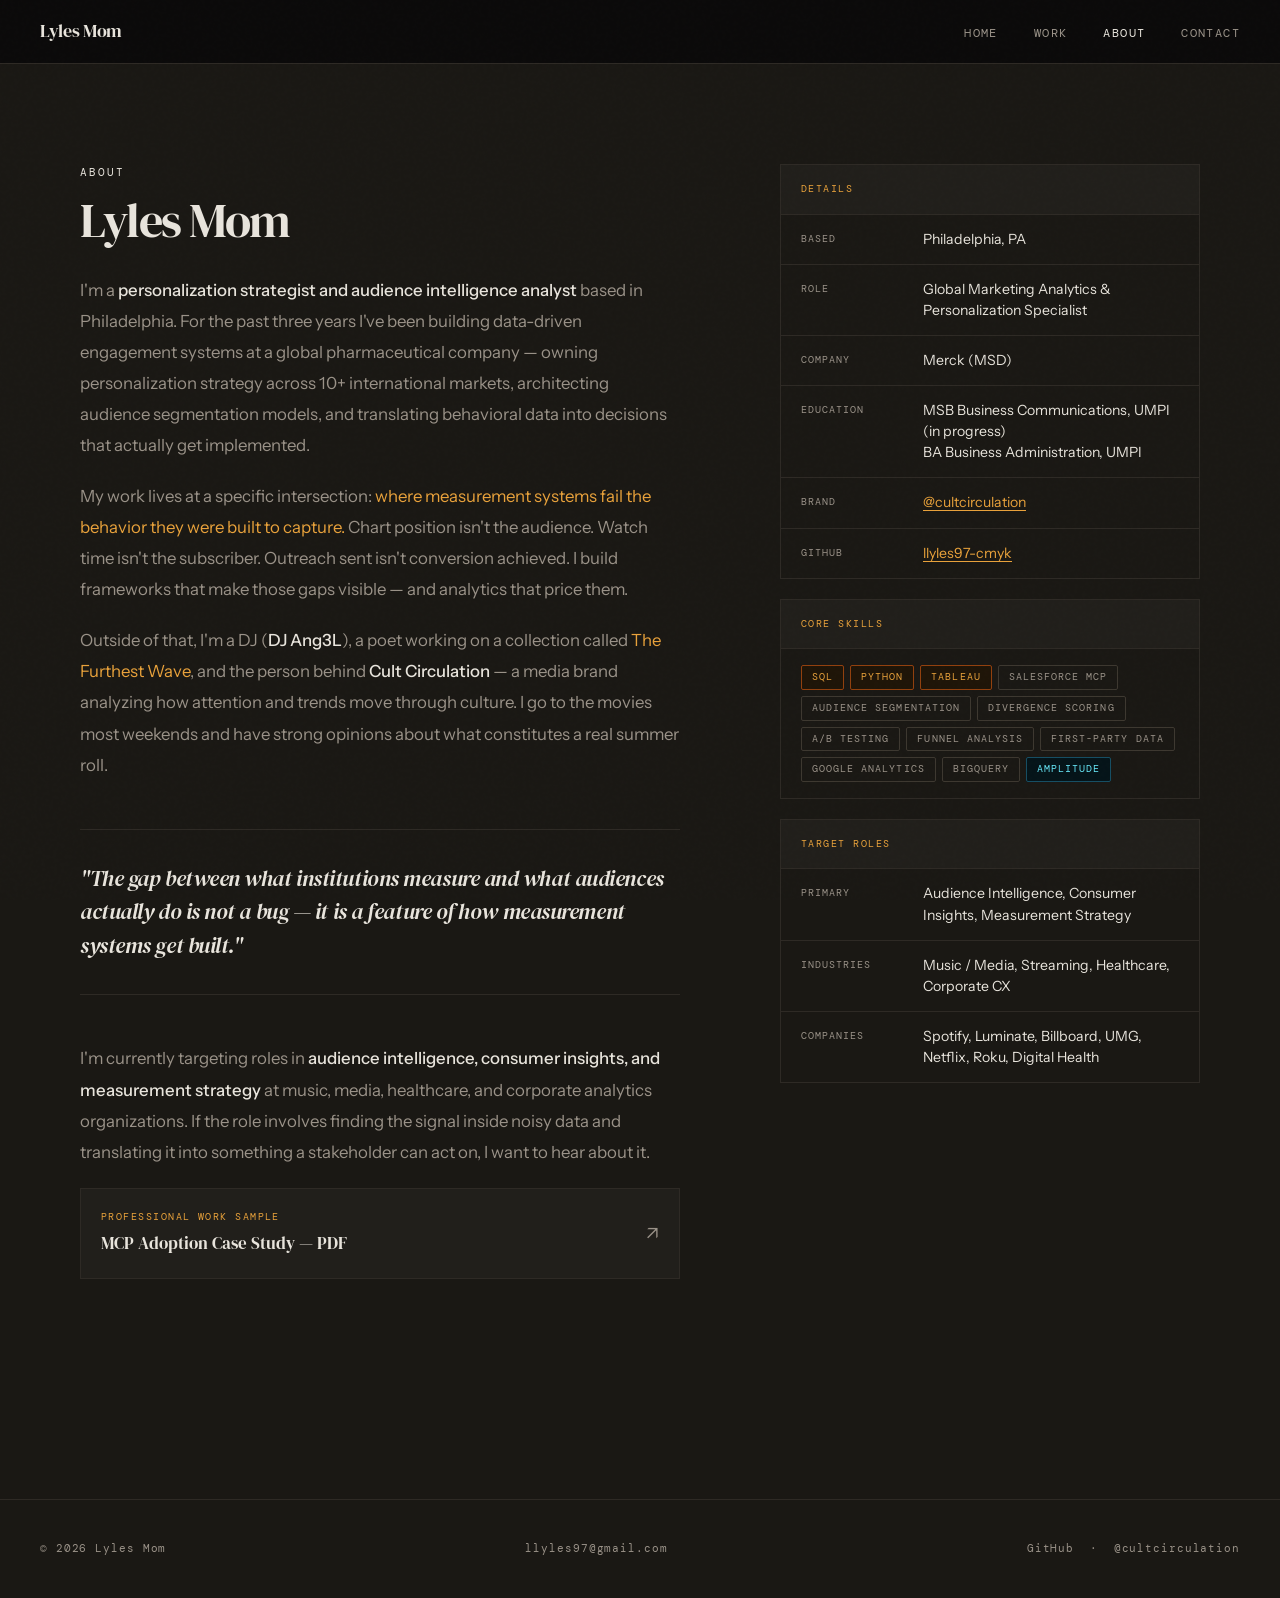
==== about.html @ 2803abcf "Add files via upload" ====
<!DOCTYPE html>
<html lang="en">
<head>
  <meta charset="UTF-8"/>
  <meta name="viewport" content="width=device-width, initial-scale=1.0"/>
  <title>About — Lyles Mom</title>
  <link rel="stylesheet" href="style.css"/>
  <style>
    .about-wrap {
      max-width: var(--max);
      margin: 0 auto;
      padding: 100px 40px;
      display: grid;
      grid-template-columns: 1fr 420px;
      gap: 100px;
      align-items: start;
    }

    .about-left { }

    .about-bio {
      font-size: 1.05rem;
      line-height: 1.85;
      color: var(--muted);
      margin-top: 28px;
    }

    .about-bio p { margin-bottom: 20px; }
    .about-bio p:last-child { margin-bottom: 0; }
    .about-bio strong { color: var(--white); font-weight: 500; }
    .about-bio em { color: var(--amber); font-style: normal; }

    .about-quote {
      font-family: var(--serif);
      font-size: 1.4rem;
      font-style: italic;
      color: var(--white);
      line-height: 1.5;
      letter-spacing: -0.02em;
      padding: 32px 0;
      border-top: 1px solid var(--border);
      border-bottom: 1px solid var(--border);
      margin: 48px 0;
    }

    .about-right {
      position: sticky;
      top: calc(var(--nav-h) + 40px);
    }

    .info-block {
      border: 1px solid var(--border);
      margin-bottom: 20px;
    }

    .info-block-head {
      padding: 16px 20px;
      border-bottom: 1px solid var(--border);
      font-family: var(--mono);
      font-size: 0.65rem;
      letter-spacing: 0.14em;
      text-transform: uppercase;
      color: var(--amber);
      background: var(--bg2);
    }

    .info-row {
      padding: 14px 20px;
      border-bottom: 1px solid var(--border);
      display: grid;
      grid-template-columns: 110px 1fr;
      gap: 12px;
      align-items: start;
    }

    .info-row:last-child { border-bottom: none; }

    .info-key {
      font-family: var(--mono);
      font-size: 0.65rem;
      letter-spacing: 0.1em;
      text-transform: uppercase;
      color: var(--muted);
      padding-top: 2px;
    }

    .info-val {
      font-size: 0.88rem;
      color: var(--white);
      line-height: 1.5;
    }

    .info-val a { color: var(--amber); text-decoration: underline; text-underline-offset: 3px; }

    .skills-list {
      display: flex;
      flex-wrap: wrap;
      gap: 6px;
      padding: 16px 20px;
    }

    .case-study-link {
      display: flex;
      align-items: center;
      justify-content: space-between;
      padding: 20px;
      border: 1px solid var(--border);
      margin-top: 20px;
      background: var(--bg2);
      transition: all 0.2s;
      text-decoration: none;
      color: inherit;
    }

    .case-study-link:hover { border-color: var(--amber); background: var(--bg3); }

    .cs-label {
      font-family: var(--mono);
      font-size: 0.65rem;
      letter-spacing: 0.14em;
      text-transform: uppercase;
      color: var(--amber);
      display: block;
      margin-bottom: 6px;
    }

    .cs-title {
      font-family: var(--serif);
      font-size: 1.05rem;
      font-weight: 400;
    }

    .cs-arrow {
      font-size: 1.2rem;
      color: var(--muted);
      transition: all 0.2s;
    }

    .case-study-link:hover .cs-arrow { color: var(--amber); transform: translate(4px, -4px); }

    @media (max-width: 900px) {
      .about-wrap { grid-template-columns: 1fr; padding: 60px 20px; gap: 60px; }
      .about-right { position: static; }
    }
  </style>
</head>
<body>

<nav>
  <a class="nav-logo" href="index.html">Lyles <span>Mom</span></a>
  <ul class="nav-links">
    <li><a href="index.html">Home</a></li>
    <li><a href="work.html">Work</a></li>
    <li><a href="about.html" class="active">About</a></li>
    <li><a href="contact.html">Contact</a></li>
  </ul>
</nav>

<main class="page">
  <div class="about-wrap">

    <!-- Left: Bio -->
    <div class="about-left fade-up">
      <span class="eyebrow">About</span>
      <h1 class="section-title">Lyles Mom</h1>

      <div class="about-bio">
        <p>
          I'm a <strong>personalization strategist and audience intelligence analyst</strong>
          based in Philadelphia. For the past three years I've been building data-driven
          engagement systems at a global pharmaceutical company — owning personalization
          strategy across 10+ international markets, architecting audience segmentation models,
          and translating behavioral data into decisions that actually get implemented.
        </p>
        <p>
          My work lives at a specific intersection: <em>where measurement systems fail the
          behavior they were built to capture.</em> Chart position isn't the audience.
          Watch time isn't the subscriber. Outreach sent isn't conversion achieved.
          I build frameworks that make those gaps visible — and analytics that price them.
        </p>
        <p>
          Outside of that, I'm a DJ (<strong>DJ Ang3L</strong>), a poet working on a
          collection called <em>The Furthest Wave</em>, and the person behind
          <strong>Cult Circulation</strong> — a media brand analyzing how attention
          and trends move through culture. I go to the movies most weekends and
          have strong opinions about what constitutes a real summer roll.
        </p>
      </div>

      <blockquote class="about-quote fade-up delay-1">
        "The gap between what institutions measure and what audiences actually do
        is not a bug — it is a feature of how measurement systems get built."
      </blockquote>

      <div class="about-bio fade-up delay-2">
        <p>
          I'm currently targeting roles in <strong>audience intelligence, consumer insights,
          and measurement strategy</strong> at music, media, healthcare, and corporate
          analytics organizations. If the role involves finding the signal inside noisy
          data and translating it into something a stakeholder can act on, I want to hear
          about it.
        </p>
      </div>

      <!-- Case study PDF link -->
      <a class="case-study-link fade-up delay-3" href="mcp-case-study.pdf" target="_blank">
        <div>
          <span class="cs-label">Professional Work Sample</span>
          <span class="cs-title">MCP Adoption Case Study — PDF</span>
        </div>
        <span class="cs-arrow">↗</span>
      </a>
    </div>

    <!-- Right: Info sidebar -->
    <div class="about-right fade-up delay-2">

      <div class="info-block">
        <div class="info-block-head">Details</div>
        <div class="info-row">
          <span class="info-key">Based</span>
          <span class="info-val">Philadelphia, PA</span>
        </div>
        <div class="info-row">
          <span class="info-key">Role</span>
          <span class="info-val">Global Marketing Analytics & Personalization Specialist</span>
        </div>
        <div class="info-row">
          <span class="info-key">Company</span>
          <span class="info-val">Merck (MSD)</span>
        </div>
        <div class="info-row">
          <span class="info-key">Education</span>
          <span class="info-val">MSB Business Communications, UMPI (in progress)<br/>BA Business Administration, UMPI</span>
        </div>
        <div class="info-row">
          <span class="info-key">Brand</span>
          <span class="info-val"><a href="https://instagram.com/cultcirculation" target="_blank">@cultcirculation</a></span>
        </div>
        <div class="info-row">
          <span class="info-key">GitHub</span>
          <span class="info-val"><a href="https://github.com/llyles97-cmyk" target="_blank">llyles97-cmyk</a></span>
        </div>
      </div>

      <div class="info-block">
        <div class="info-block-head">Core Skills</div>
        <div class="skills-list">
          <span class="tag amber">SQL</span>
          <span class="tag amber">Python</span>
          <span class="tag amber">Tableau</span>
          <span class="tag">Salesforce MCP</span>
          <span class="tag">Audience Segmentation</span>
          <span class="tag">Divergence Scoring</span>
          <span class="tag">A/B Testing</span>
          <span class="tag">Funnel Analysis</span>
          <span class="tag">First-Party Data</span>
          <span class="tag">Google Analytics</span>
          <span class="tag">BigQuery</span>
          <span class="tag cyan">Amplitude</span>
        </div>
      </div>

      <div class="info-block">
        <div class="info-block-head">Target Roles</div>
        <div class="info-row">
          <span class="info-key">Primary</span>
          <span class="info-val">Audience Intelligence, Consumer Insights, Measurement Strategy</span>
        </div>
        <div class="info-row">
          <span class="info-key">Industries</span>
          <span class="info-val">Music / Media, Streaming, Healthcare, Corporate CX</span>
        </div>
        <div class="info-row">
          <span class="info-key">Companies</span>
          <span class="info-val">Spotify, Luminate, Billboard, UMG, Netflix, Roku, Digital Health</span>
        </div>
      </div>

    </div>
  </div>
</main>

<footer>
  <p>© 2026 Lyles Mom</p>
  <p><a href="mailto:llyles97@gmail.com">llyles97@gmail.com</a></p>
  <p><a href="https://github.com/llyles97-cmyk" target="_blank">GitHub</a> &nbsp;·&nbsp; <a href="https://instagram.com/cultcirculation" target="_blank">@cultcirculation</a></p>
</footer>

</body>
</html>
---- style.css ----
@import url('https://fonts.googleapis.com/css2?family=DM+Serif+Display:ital@0;1&family=DM+Mono:wght@300;400;500&family=Instrument+Sans:ital,wght@0,400;0,500;0,600;1,400&display=swap');

/* ── Reset & Base ─────────────────────────────────────────── */
*, *::before, *::after { box-sizing: border-box; margin: 0; padding: 0; }

:root {
  --bg:         #1a1814;
  --bg2:        #211f1b;
  --bg3:        #272320;
  --bg4:        #2e2924;
  --border:     #2e2a25;
  --border2:    #3d3830;
  --border3:    #504840;
  --amber:      #e9a23b;
  --amber-dim:  #92400e;
  --amber-bg:   #1f1508;
  --orange:     #fb923c;
  --orange-bg:  #1a0c05;
  --cyan:       #67e8f9;
  --cyan-bg:    #051419;
  --lime:       #a3e635;
  --lime-bg:    #0f1a04;
  --white:      #e8e4dc;
  --off-white:  #d4cfc5;
  --muted:      #9a9288;
  --muted2:     #7a7268;
  --serif:      'DM Serif Display', Georgia, serif;
  --mono:       'DM Mono', 'Courier New', monospace;
  --sans:       'Instrument Sans', system-ui, sans-serif;
  --max:        1200px;
  --nav-h:      64px;
}

/* ── Editorial utility classes ───────────────────────────── */
.tag.amber  { border-color: var(--amber-dim); color: var(--amber);  background: var(--amber-bg); }
.tag.orange { border-color: #7c2d12;          color: var(--orange); background: var(--orange-bg); }
.tag.lime   { border-color: #365314;          color: var(--lime);   background: var(--lime-bg); }
.tag.cyan   { border-color: #164e63;          color: var(--cyan);   background: var(--cyan-bg); }

/* Keep .tag.red as alias for amber for backwards compat */
.tag.red    { border-color: var(--amber-dim); color: var(--amber);  background: var(--amber-bg); }
.tag.gold   { border-color: #365314;          color: var(--lime);   background: var(--lime-bg); }

/* ── Section label bar ───────────────────────────────────── */
.nav-logo span { color: var(--amber); }
.nav-links a.active { color: var(--amber); }
.section-bar { border-top: 2px solid var(--amber); border-bottom: 1px solid var(--border); }
.section-bar-label { color: var(--amber); }
.issue-badge { color: var(--muted2); border: 1px solid var(--border2); }

html { scroll-behavior: smooth; font-size: 16px; }

body {
  background: var(--bg);
  color: var(--white);
  font-family: var(--sans);
  line-height: 1.6;
  -webkit-font-smoothing: antialiased;
  overflow-x: hidden;
}

a { color: inherit; text-decoration: none; }
img { display: block; max-width: 100%; }

/* ── Noise overlay ───────────────────────────────────────── */
body::before {
  content: '';
  position: fixed;
  inset: 0;
  background-image: url("data:image/svg+xml,%3Csvg viewBox='0 0 256 256' xmlns='http://www.w3.org/2000/svg'%3E%3Cfilter id='noise'%3E%3CfeTurbulence type='fractalNoise' baseFrequency='0.9' numOctaves='4' stitchTiles='stitch'/%3E%3C/filter%3E%3Crect width='100%25' height='100%25' filter='url(%23noise)' opacity='0.04'/%3E%3C/svg%3E");
  pointer-events: none;
  z-index: 999;
  opacity: 0.35;
}

/* ── Nav ─────────────────────────────────────────────────── */
nav {
  position: fixed;
  top: 0; left: 0; right: 0;
  height: var(--nav-h);
  display: flex;
  align-items: center;
  justify-content: space-between;
  padding: 0 40px;
  border-bottom: 1px solid var(--border);
  background: rgba(10,10,10,0.92);
  backdrop-filter: blur(12px);
  z-index: 100;
}

.nav-logo {
  font-family: var(--serif);
  font-size: 1.1rem;
  letter-spacing: -0.02em;
  color: var(--white);
}

.nav-logo span { color: var(--red); }

.nav-links {
  display: flex;
  gap: 36px;
  list-style: none;
}

.nav-links a {
  font-family: var(--mono);
  font-size: 0.72rem;
  letter-spacing: 0.12em;
  text-transform: uppercase;
  color: var(--muted);
  transition: color 0.2s;
}

.nav-links a:hover,
.nav-links a.active { color: var(--white); }

.nav-links a.active { color: var(--red); }

/* ── Page wrapper ────────────────────────────────────────── */
.page { padding-top: var(--nav-h); min-height: 100vh; }

/* ── Container ───────────────────────────────────────────── */
.container {
  max-width: var(--max);
  margin: 0 auto;
  padding: 0 40px;
}

/* ── Eyebrow label ───────────────────────────────────────── */
.eyebrow {
  font-family: var(--mono);
  font-size: 0.7rem;
  letter-spacing: 0.18em;
  text-transform: uppercase;
  color: var(--red);
  display: block;
  margin-bottom: 12px;
}

/* ── Section heading ─────────────────────────────────────── */
.section-title {
  font-family: var(--serif);
  font-size: clamp(2rem, 4vw, 3rem);
  font-weight: 400;
  line-height: 1.1;
  letter-spacing: -0.03em;
  color: var(--white);
}

/* ── Tag pills ───────────────────────────────────────────── */
.tag {
  display: inline-block;
  font-family: var(--mono);
  font-size: 0.65rem;
  letter-spacing: 0.1em;
  text-transform: uppercase;
  padding: 3px 10px;
  border: 1px solid var(--border2);
  color: var(--muted);
  border-radius: 2px;
}

.tag.red { border-color: var(--red-dim); color: var(--red); }
.tag.cyan { border-color: #164e63; color: var(--cyan); }

/* ── Buttons ─────────────────────────────────────────────── */
.btn {
  display: inline-flex;
  align-items: center;
  gap: 8px;
  font-family: var(--mono);
  font-size: 0.72rem;
  letter-spacing: 0.1em;
  text-transform: uppercase;
  padding: 10px 20px;
  border: 1px solid var(--border2);
  color: var(--muted);
  transition: all 0.2s;
  cursor: pointer;
  background: transparent;
}

.btn:hover { border-color: var(--white); color: var(--white); }
.btn.primary { border-color: var(--red); color: var(--red); }
.btn.primary:hover { background: var(--red); color: var(--white); }

/* ── Horizontal rule ─────────────────────────────────────── */
.hr {
  border: none;
  border-top: 1px solid var(--border);
  margin: 80px 0;
}

/* ── Fade-in animation ───────────────────────────────────── */
@keyframes fadeUp {
  from { opacity: 0; transform: translateY(24px); }
  to   { opacity: 1; transform: translateY(0); }
}

.fade-up {
  opacity: 0;
  animation: fadeUp 0.7s ease forwards;
}

.delay-1 { animation-delay: 0.1s; }
.delay-2 { animation-delay: 0.2s; }
.delay-3 { animation-delay: 0.35s; }
.delay-4 { animation-delay: 0.5s; }
.delay-5 { animation-delay: 0.65s; }

/* ── Footer ──────────────────────────────────────────────── */
footer {
  border-top: 1px solid var(--border);
  padding: 40px;
  display: flex;
  justify-content: space-between;
  align-items: center;
  margin-top: 120px;
}

footer p {
  font-family: var(--mono);
  font-size: 0.7rem;
  color: var(--muted);
  letter-spacing: 0.08em;
}

footer a { color: var(--muted); transition: color 0.2s; }
footer a:hover { color: var(--white); }

/* ── Responsive ──────────────────────────────────────────── */
@media (max-width: 768px) {
  nav { padding: 0 20px; }
  .container { padding: 0 20px; }
  .nav-links { gap: 20px; }
  footer { flex-direction: column; gap: 12px; text-align: center; }
}
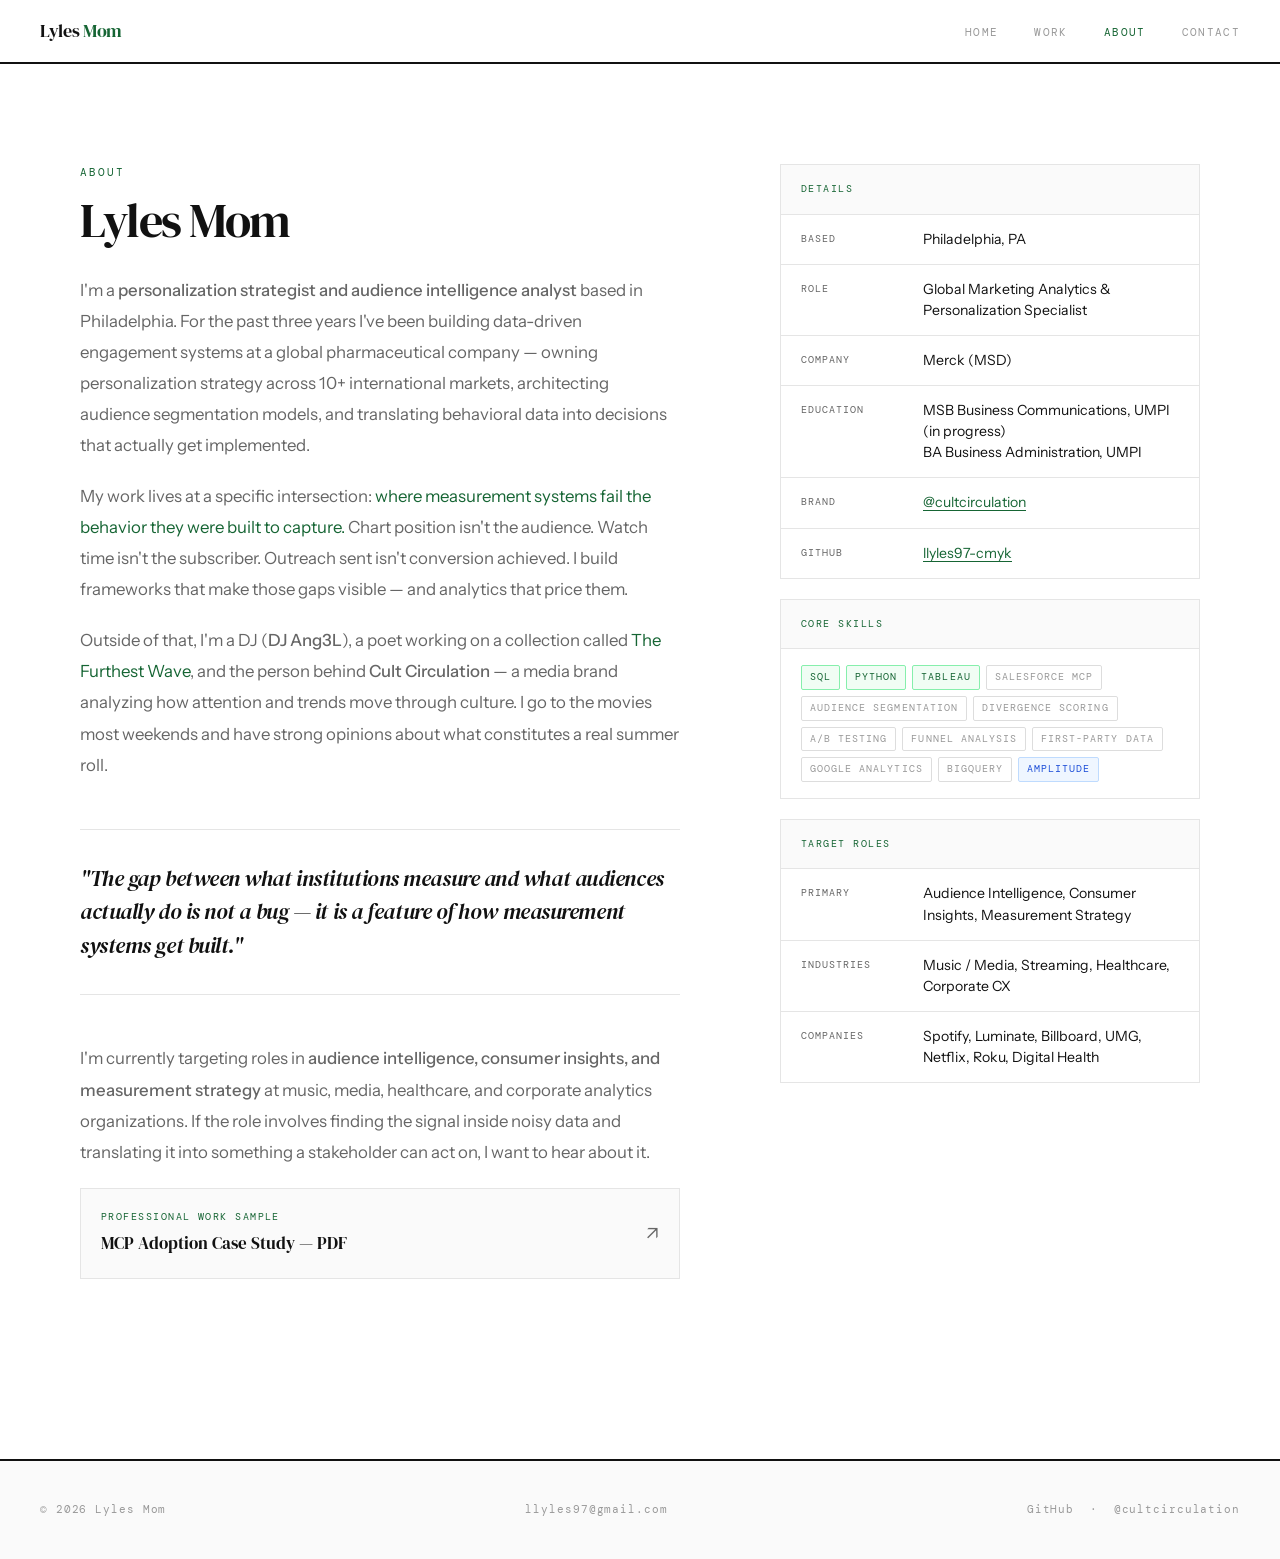
==== commit fc504119: "Add files via upload" ====
--- a/about.html
+++ b/about.html
@@ -28,7 +28,7 @@
     .about-bio p { margin-bottom: 20px; }
     .about-bio p:last-child { margin-bottom: 0; }
     .about-bio strong { color: var(--white); font-weight: 500; }
-    .about-bio em { color: var(--amber); font-style: normal; }
+    .about-bio em { color: var(--green); font-style: normal; }
 
     .about-quote {
       font-family: var(--serif);
@@ -60,7 +60,7 @@
       font-size: 0.65rem;
       letter-spacing: 0.14em;
       text-transform: uppercase;
-      color: var(--amber);
+      color: var(--green);
       background: var(--bg2);
     }
 
@@ -90,7 +90,7 @@
       line-height: 1.5;
     }
 
-    .info-val a { color: var(--amber); text-decoration: underline; text-underline-offset: 3px; }
+    .info-val a { color: var(--green); text-decoration: underline; text-underline-offset: 3px; }
 
     .skills-list {
       display: flex;
@@ -112,14 +112,14 @@
       color: inherit;
     }
 
-    .case-study-link:hover { border-color: var(--amber); background: var(--bg3); }
+    .case-study-link:hover { border-color: var(--green); background: var(--bg3); }
 
     .cs-label {
       font-family: var(--mono);
       font-size: 0.65rem;
       letter-spacing: 0.14em;
       text-transform: uppercase;
-      color: var(--amber);
+      color: var(--green);
       display: block;
       margin-bottom: 6px;
     }
@@ -136,7 +136,7 @@
       transition: all 0.2s;
     }
 
-    .case-study-link:hover .cs-arrow { color: var(--amber); transform: translate(4px, -4px); }
+    .case-study-link:hover .cs-arrow { color: var(--green); transform: translate(4px, -4px); }
 
     @media (max-width: 900px) {
       .about-wrap { grid-template-columns: 1fr; padding: 60px 20px; gap: 60px; }
@@ -246,9 +246,9 @@
       <div class="info-block">
         <div class="info-block-head">Core Skills</div>
         <div class="skills-list">
-          <span class="tag amber">SQL</span>
-          <span class="tag amber">Python</span>
-          <span class="tag amber">Tableau</span>
+          <span class="tag green">SQL</span>
+          <span class="tag green">Python</span>
+          <span class="tag green">Tableau</span>
           <span class="tag">Salesforce MCP</span>
           <span class="tag">Audience Segmentation</span>
           <span class="tag">Divergence Scoring</span>
@@ -257,7 +257,7 @@
           <span class="tag">First-Party Data</span>
           <span class="tag">Google Analytics</span>
           <span class="tag">BigQuery</span>
-          <span class="tag cyan">Amplitude</span>
+          <span class="tag blue">Amplitude</span>
         </div>
       </div>
 
--- a/style.css
+++ b/style.css
@@ -1,79 +1,47 @@
 @import url('https://fonts.googleapis.com/css2?family=DM+Serif+Display:ital@0;1&family=DM+Mono:wght@300;400;500&family=Instrument+Sans:ital,wght@0,400;0,500;0,600;1,400&display=swap');
 
-/* ── Reset & Base ─────────────────────────────────────────── */
 *, *::before, *::after { box-sizing: border-box; margin: 0; padding: 0; }
 
 :root {
-  --bg:         #1a1814;
-  --bg2:        #211f1b;
-  --bg3:        #272320;
-  --bg4:        #2e2924;
-  --border:     #2e2a25;
-  --border2:    #3d3830;
-  --border3:    #504840;
-  --amber:      #e9a23b;
-  --amber-dim:  #92400e;
-  --amber-bg:   #1f1508;
-  --orange:     #fb923c;
-  --orange-bg:  #1a0c05;
-  --cyan:       #67e8f9;
-  --cyan-bg:    #051419;
-  --lime:       #a3e635;
-  --lime-bg:    #0f1a04;
-  --white:      #e8e4dc;
-  --off-white:  #d4cfc5;
-  --muted:      #9a9288;
-  --muted2:     #7a7268;
-  --serif:      'DM Serif Display', Georgia, serif;
-  --mono:       'DM Mono', 'Courier New', monospace;
-  --sans:       'Instrument Sans', system-ui, sans-serif;
-  --max:        1200px;
-  --nav-h:      64px;
+  --bg:        #ffffff;
+  --bg2:       #fafafa;
+  --bg3:       #f4f4f4;
+  --bg-green:  #f0fdf4;
+  --border:    #e5e5e5;
+  --border2:   #dddddd;
+  --border3:   #cccccc;
+  --green:     #166534;
+  --green-mid: #15803d;
+  --green-bg:  #f0fdf4;
+  --teal:      #0f766e;
+  --teal-bg:   #f0fdfa;
+  --blue:      #1d4ed8;
+  --blue-bg:   #eff6ff;
+  --amber:     #b45309;
+  --amber-bg:  #fffbeb;
+  --black:     #111111;
+  --muted:     #666666;
+  --muted2:    #999999;
+  --serif:     'DM Serif Display', Georgia, serif;
+  --mono:      'DM Mono', 'Courier New', monospace;
+  --sans:      'Instrument Sans', system-ui, sans-serif;
+  --max:       1200px;
+  --nav-h:     64px;
 }
 
-/* ── Editorial utility classes ───────────────────────────── */
-.tag.amber  { border-color: var(--amber-dim); color: var(--amber);  background: var(--amber-bg); }
-.tag.orange { border-color: #7c2d12;          color: var(--orange); background: var(--orange-bg); }
-.tag.lime   { border-color: #365314;          color: var(--lime);   background: var(--lime-bg); }
-.tag.cyan   { border-color: #164e63;          color: var(--cyan);   background: var(--cyan-bg); }
-
-/* Keep .tag.red as alias for amber for backwards compat */
-.tag.red    { border-color: var(--amber-dim); color: var(--amber);  background: var(--amber-bg); }
-.tag.gold   { border-color: #365314;          color: var(--lime);   background: var(--lime-bg); }
-
-/* ── Section label bar ───────────────────────────────────── */
-.nav-logo span { color: var(--amber); }
-.nav-links a.active { color: var(--amber); }
-.section-bar { border-top: 2px solid var(--amber); border-bottom: 1px solid var(--border); }
-.section-bar-label { color: var(--amber); }
-.issue-badge { color: var(--muted2); border: 1px solid var(--border2); }
-
 html { scroll-behavior: smooth; font-size: 16px; }
-
 body {
   background: var(--bg);
-  color: var(--white);
+  color: var(--black);
   font-family: var(--sans);
   line-height: 1.6;
   -webkit-font-smoothing: antialiased;
   overflow-x: hidden;
 }
-
 a { color: inherit; text-decoration: none; }
 img { display: block; max-width: 100%; }
 
-/* ── Noise overlay ───────────────────────────────────────── */
-body::before {
-  content: '';
-  position: fixed;
-  inset: 0;
-  background-image: url("data:image/svg+xml,%3Csvg viewBox='0 0 256 256' xmlns='http://www.w3.org/2000/svg'%3E%3Cfilter id='noise'%3E%3CfeTurbulence type='fractalNoise' baseFrequency='0.9' numOctaves='4' stitchTiles='stitch'/%3E%3C/filter%3E%3Crect width='100%25' height='100%25' filter='url(%23noise)' opacity='0.04'/%3E%3C/svg%3E");
-  pointer-events: none;
-  z-index: 999;
-  opacity: 0.35;
-}
-
-/* ── Nav ─────────────────────────────────────────────────── */
+/* ── Nav ──────────────────────────────────────────────────── */
 nav {
   position: fixed;
   top: 0; left: 0; right: 0;
@@ -82,157 +50,96 @@
   align-items: center;
   justify-content: space-between;
   padding: 0 40px;
-  border-bottom: 1px solid var(--border);
-  background: rgba(10,10,10,0.92);
-  backdrop-filter: blur(12px);
+  border-bottom: 2px solid var(--black);
+  background: rgba(255,255,255,0.97);
+  backdrop-filter: blur(8px);
   z-index: 100;
 }
+.nav-logo { font-family: var(--serif); font-size: 1.1rem; letter-spacing: -0.02em; color: var(--black); }
+.nav-logo span { color: var(--green); }
+.nav-links { display: flex; gap: 36px; list-style: none; }
+.nav-links a { font-family: var(--mono); font-size: 0.7rem; letter-spacing: 0.12em; text-transform: uppercase; color: var(--muted2); transition: color 0.2s; }
+.nav-links a:hover { color: var(--black); }
+.nav-links a.active { color: var(--green); }
 
-.nav-logo {
-  font-family: var(--serif);
-  font-size: 1.1rem;
-  letter-spacing: -0.02em;
-  color: var(--white);
-}
+/* ── Page wrapper ─────────────────────────────────────────── */
+.page { padding-top: var(--nav-h); min-height: 100vh; }
+.container { max-width: var(--max); margin: 0 auto; padding: 0 40px; }
 
-.nav-logo span { color: var(--red); }
-
-.nav-links {
-  display: flex;
-  gap: 36px;
-  list-style: none;
-}
-
-.nav-links a {
-  font-family: var(--mono);
-  font-size: 0.72rem;
-  letter-spacing: 0.12em;
-  text-transform: uppercase;
-  color: var(--muted);
-  transition: color 0.2s;
-}
-
-.nav-links a:hover,
-.nav-links a.active { color: var(--white); }
-
-.nav-links a.active { color: var(--red); }
-
-/* ── Page wrapper ────────────────────────────────────────── */
-.page { padding-top: var(--nav-h); min-height: 100vh; }
-
-/* ── Container ───────────────────────────────────────────── */
-.container {
-  max-width: var(--max);
-  margin: 0 auto;
-  padding: 0 40px;
-}
-
-/* ── Eyebrow label ───────────────────────────────────────── */
-.eyebrow {
-  font-family: var(--mono);
-  font-size: 0.7rem;
-  letter-spacing: 0.18em;
-  text-transform: uppercase;
-  color: var(--red);
-  display: block;
-  margin-bottom: 12px;
-}
-
-/* ── Section heading ─────────────────────────────────────── */
-.section-title {
-  font-family: var(--serif);
-  font-size: clamp(2rem, 4vw, 3rem);
-  font-weight: 400;
-  line-height: 1.1;
-  letter-spacing: -0.03em;
-  color: var(--white);
-}
-
-/* ── Tag pills ───────────────────────────────────────────── */
+/* ── Tags ─────────────────────────────────────────────────── */
 .tag {
   display: inline-block;
   font-family: var(--mono);
   font-size: 0.65rem;
   letter-spacing: 0.1em;
   text-transform: uppercase;
-  padding: 3px 10px;
+  padding: 3px 8px;
   border: 1px solid var(--border2);
-  color: var(--muted);
+  color: var(--muted2);
   border-radius: 2px;
 }
+.tag.green  { border-color: #86efac; color: var(--green);  background: var(--green-bg); }
+.tag.teal   { border-color: #99f6e4; color: var(--teal);   background: var(--teal-bg); }
+.tag.blue   { border-color: #bfdbfe; color: var(--blue);   background: var(--blue-bg); }
+.tag.amber  { border-color: #fde68a; color: var(--amber);  background: var(--amber-bg); }
+/* backwards compat aliases */
+.tag.red    { border-color: #86efac; color: var(--green);  background: var(--green-bg); }
+.tag.gold   { border-color: #fde68a; color: var(--amber);  background: var(--amber-bg); }
+.tag.cyan   { border-color: #bfdbfe; color: var(--blue);   background: var(--blue-bg); }
+.tag.orange { border-color: #99f6e4; color: var(--teal);   background: var(--teal-bg); }
+.tag.lime   { border-color: #fde68a; color: var(--amber);  background: var(--amber-bg); }
+.tag.amber-tag { border-color: #fde68a; color: var(--amber); background: var(--amber-bg); }
 
-.tag.red { border-color: var(--red-dim); color: var(--red); }
-.tag.cyan { border-color: #164e63; color: var(--cyan); }
-
-/* ── Buttons ─────────────────────────────────────────────── */
+/* ── Buttons ──────────────────────────────────────────────── */
 .btn {
   display: inline-flex;
   align-items: center;
   gap: 8px;
   font-family: var(--mono);
-  font-size: 0.72rem;
+  font-size: 0.7rem;
   letter-spacing: 0.1em;
   text-transform: uppercase;
   padding: 10px 20px;
   border: 1px solid var(--border2);
-  color: var(--muted);
+  color: var(--muted2);
   transition: all 0.2s;
   cursor: pointer;
   background: transparent;
 }
+.btn:hover { border-color: var(--black); color: var(--black); }
+.btn.primary { border-color: var(--green); color: var(--green); }
+.btn.primary:hover { background: var(--green); color: white; }
 
-.btn:hover { border-color: var(--white); color: var(--white); }
-.btn.primary { border-color: var(--red); color: var(--red); }
-.btn.primary:hover { background: var(--red); color: var(--white); }
+/* ── Section bar ──────────────────────────────────────────── */
+.section-bar { display: flex; align-items: center; gap: 16px; padding: 10px 0; border-top: 2px solid var(--green); border-bottom: 1px solid var(--border); }
+.section-bar-label { font-family: var(--mono); font-size: 0.65rem; letter-spacing: 0.2em; text-transform: uppercase; color: var(--green); font-weight: 500; }
+.section-bar-line { flex: 1; height: 1px; background: var(--border); }
+.issue-badge { font-family: var(--mono); font-size: 0.6rem; letter-spacing: 0.14em; text-transform: uppercase; color: var(--muted2); border: 1px solid var(--border2); padding: 3px 8px; }
 
-/* ── Horizontal rule ─────────────────────────────────────── */
-.hr {
-  border: none;
-  border-top: 1px solid var(--border);
-  margin: 80px 0;
-}
+/* ── Eyebrow ──────────────────────────────────────────────── */
+.eyebrow { font-family: var(--mono); font-size: 0.7rem; letter-spacing: 0.18em; text-transform: uppercase; color: var(--green); display: block; margin-bottom: 12px; }
+.section-title { font-family: var(--serif); font-size: clamp(2rem, 4vw, 3rem); font-weight: 400; line-height: 1.1; letter-spacing: -0.03em; color: var(--black); }
 
-/* ── Fade-in animation ───────────────────────────────────── */
-@keyframes fadeUp {
-  from { opacity: 0; transform: translateY(24px); }
-  to   { opacity: 1; transform: translateY(0); }
-}
+/* ── HR ───────────────────────────────────────────────────── */
+.hr { border: none; border-top: 1px solid var(--border); margin: 80px 0; }
 
-.fade-up {
-  opacity: 0;
-  animation: fadeUp 0.7s ease forwards;
-}
+/* ── Fade up ──────────────────────────────────────────────── */
+@keyframes fadeUp { from { opacity:0; transform:translateY(20px); } to { opacity:1; transform:translateY(0); } }
+.fade-up { opacity:0; animation: fadeUp 0.6s ease forwards; }
+.delay-1 { animation-delay: 0.1s; }
+.delay-2 { animation-delay: 0.22s; }
+.delay-3 { animation-delay: 0.36s; }
+.delay-4 { animation-delay: 0.5s; }
 
-.delay-1 { animation-delay: 0.1s; }
-.delay-2 { animation-delay: 0.2s; }
-.delay-3 { animation-delay: 0.35s; }
-.delay-4 { animation-delay: 0.5s; }
-.delay-5 { animation-delay: 0.65s; }
+/* ── Footer ───────────────────────────────────────────────── */
+footer { border-top: 2px solid var(--black); padding: 40px; display: flex; justify-content: space-between; align-items: center; background: var(--bg2); margin-top: 80px; }
+footer p { font-family: var(--mono); font-size: 0.7rem; color: var(--muted2); letter-spacing: 0.08em; }
+footer a { color: var(--muted2); transition: color 0.2s; }
+footer a:hover { color: var(--green); }
 
-/* ── Footer ──────────────────────────────────────────────── */
-footer {
-  border-top: 1px solid var(--border);
-  padding: 40px;
-  display: flex;
-  justify-content: space-between;
-  align-items: center;
-  margin-top: 120px;
-}
-
-footer p {
-  font-family: var(--mono);
-  font-size: 0.7rem;
-  color: var(--muted);
-  letter-spacing: 0.08em;
-}
-
-footer a { color: var(--muted); transition: color 0.2s; }
-footer a:hover { color: var(--white); }
-
-/* ── Responsive ──────────────────────────────────────────── */
 @media (max-width: 768px) {
   nav { padding: 0 20px; }
   .container { padding: 0 20px; }
   .nav-links { gap: 20px; }
-  footer { flex-direction: column; gap: 12px; text-align: center; }
+  footer { flex-direction: column; gap: 12px; text-align: center; padding: 24px 20px; }
 }
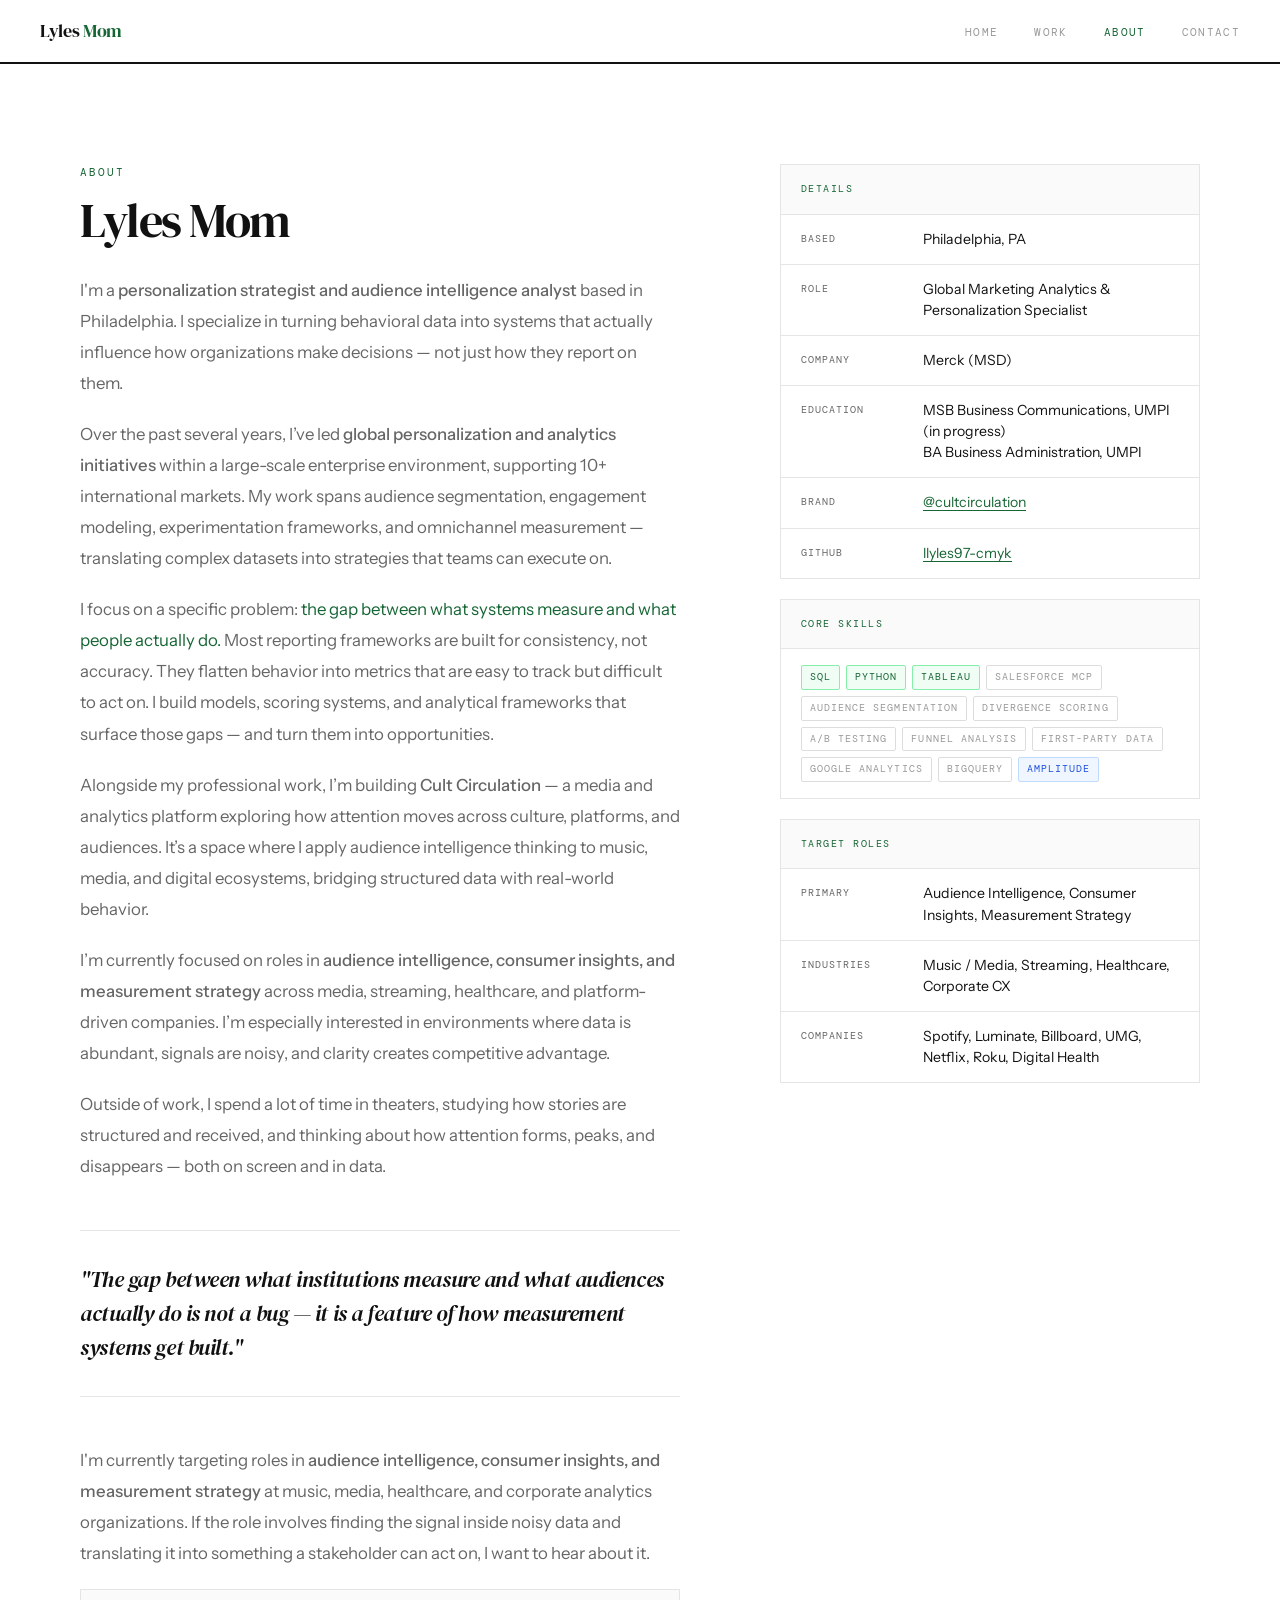
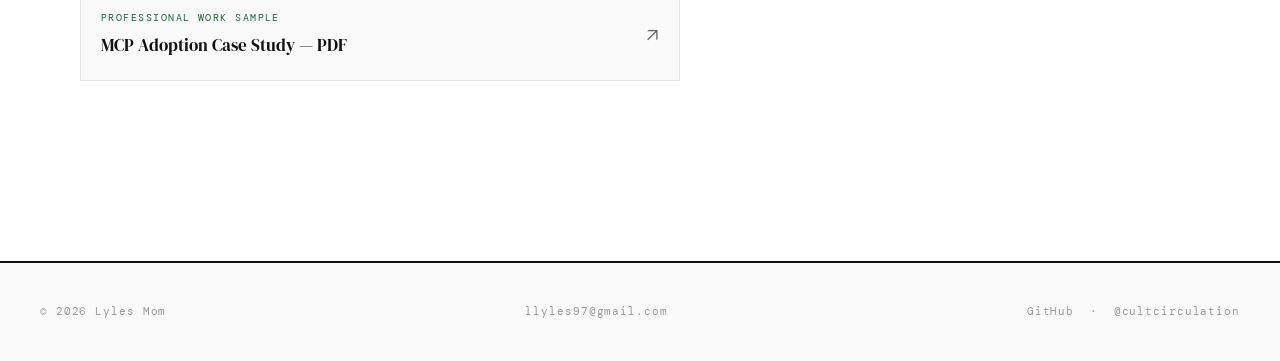
==== commit 7615f083: "Add files via upload" ====
--- a/about.html
+++ b/about.html
@@ -167,23 +167,41 @@
       <div class="about-bio">
         <p>
           I'm a <strong>personalization strategist and audience intelligence analyst</strong>
-          based in Philadelphia. For the past three years I've been building data-driven
-          engagement systems at a global pharmaceutical company — owning personalization
-          strategy across 10+ international markets, architecting audience segmentation models,
-          and translating behavioral data into decisions that actually get implemented.
-        </p>
-        <p>
-          My work lives at a specific intersection: <em>where measurement systems fail the
-          behavior they were built to capture.</em> Chart position isn't the audience.
-          Watch time isn't the subscriber. Outreach sent isn't conversion achieved.
-          I build frameworks that make those gaps visible — and analytics that price them.
-        </p>
-        <p>
-          Outside of that, I'm a DJ (<strong>DJ Ang3L</strong>), a poet working on a
-          collection called <em>The Furthest Wave</em>, and the person behind
-          <strong>Cult Circulation</strong> — a media brand analyzing how attention
-          and trends move through culture. I go to the movies most weekends and
-          have strong opinions about what constitutes a real summer roll.
+          based in Philadelphia. I specialize in turning behavioral data into systems that
+          actually influence how organizations make decisions — not just how they report on them.
+        </p>
+
+        <p>
+          Over the past several years, I’ve led <strong>global personalization and analytics initiatives</strong>
+          within a large-scale enterprise environment, supporting 10+ international markets. My work spans
+          audience segmentation, engagement modeling, experimentation frameworks, and omnichannel
+          measurement — translating complex datasets into strategies that teams can execute on.
+        </p>
+
+        <p>
+          I focus on a specific problem: <em>the gap between what systems measure and what people actually do.</em>
+          Most reporting frameworks are built for consistency, not accuracy. They flatten behavior into metrics
+          that are easy to track but difficult to act on. I build models, scoring systems, and analytical
+          frameworks that surface those gaps — and turn them into opportunities.
+        </p>
+
+        <p>
+          Alongside my professional work, I’m building <strong>Cult Circulation</strong> — a media and analytics
+          platform exploring how attention moves across culture, platforms, and audiences. It’s a space where
+          I apply audience intelligence thinking to music, media, and digital ecosystems, bridging structured
+          data with real-world behavior.
+        </p>
+
+        <p>
+          I’m currently focused on roles in <strong>audience intelligence, consumer insights, and measurement
+          strategy</strong> across media, streaming, healthcare, and platform-driven companies. I’m especially
+          interested in environments where data is abundant, signals are noisy, and clarity creates
+          competitive advantage.
+        </p>
+
+        <p>
+          Outside of work, I spend a lot of time in theaters, studying how stories are structured and received,
+          and thinking about how attention forms, peaks, and disappears — both on screen and in data.
         </p>
       </div>
 
@@ -288,4 +306,4 @@
 </footer>
 
 </body>
-</html>
+</html>
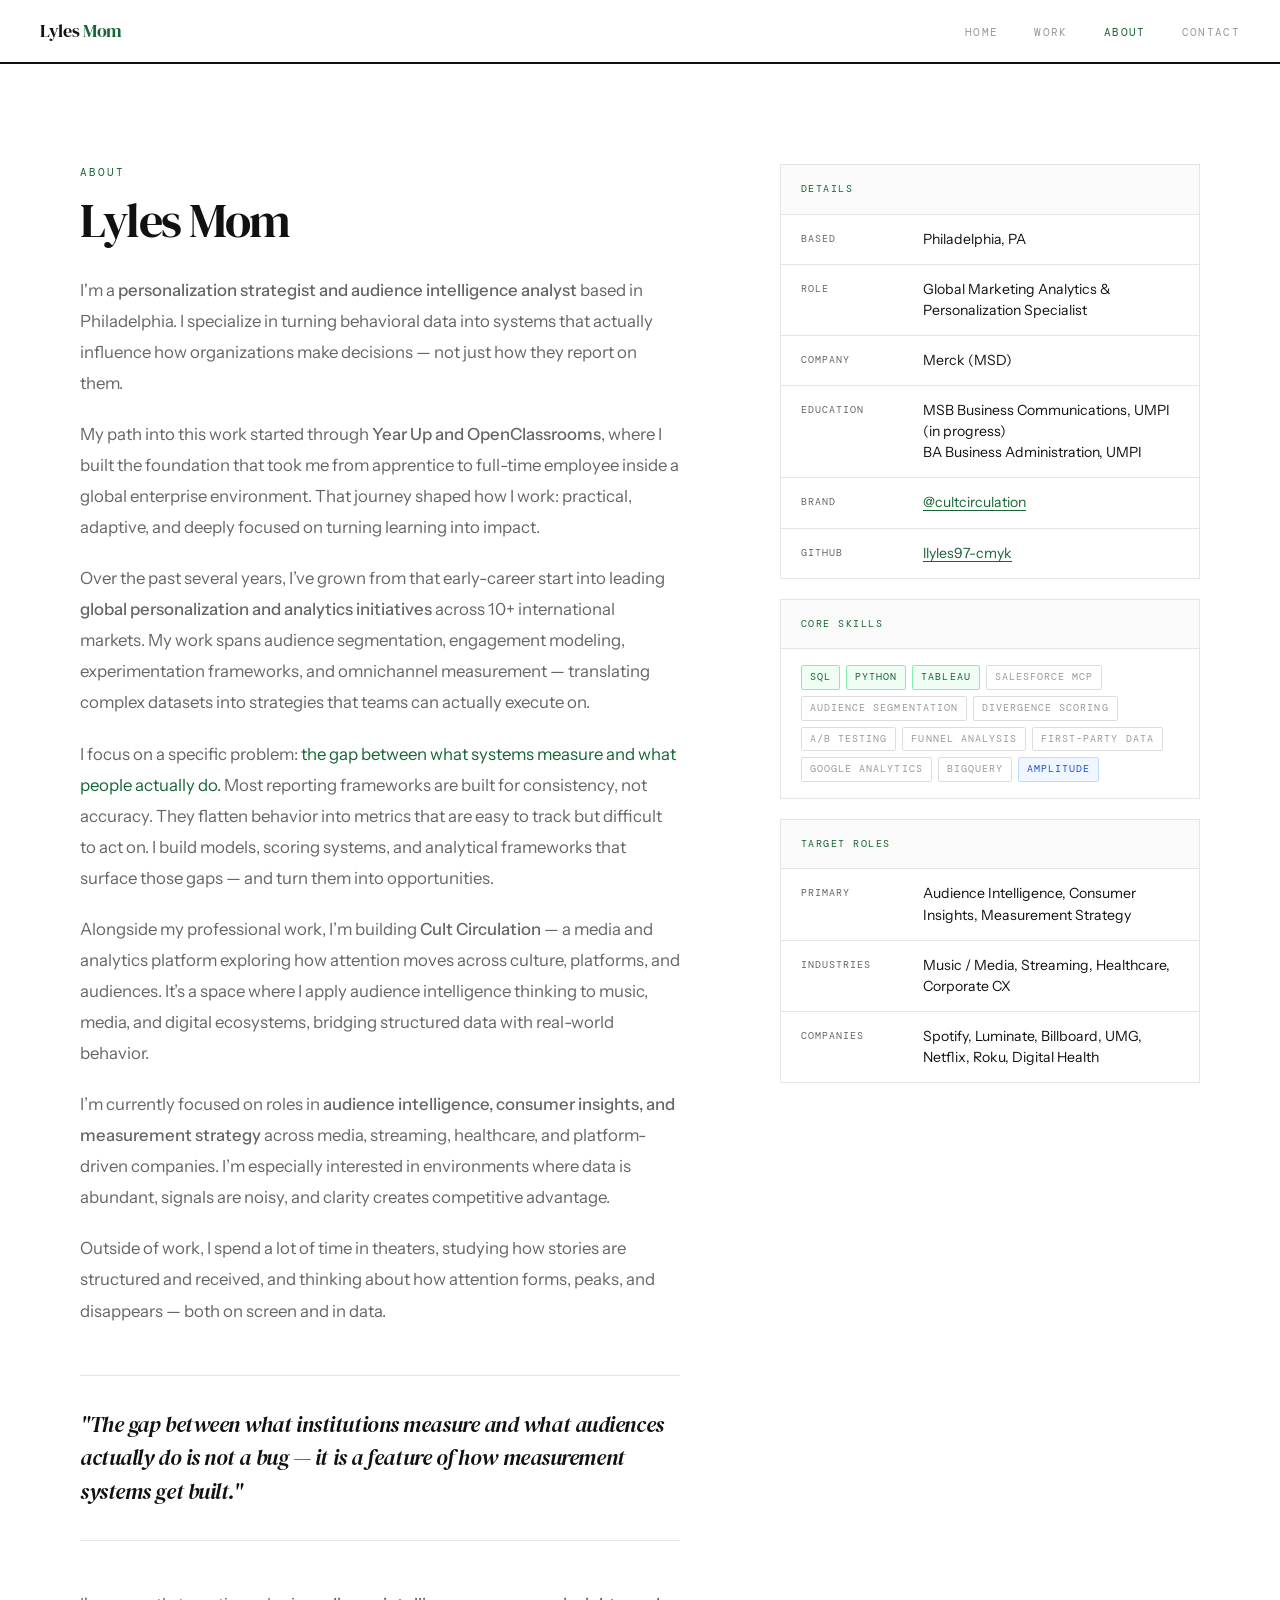
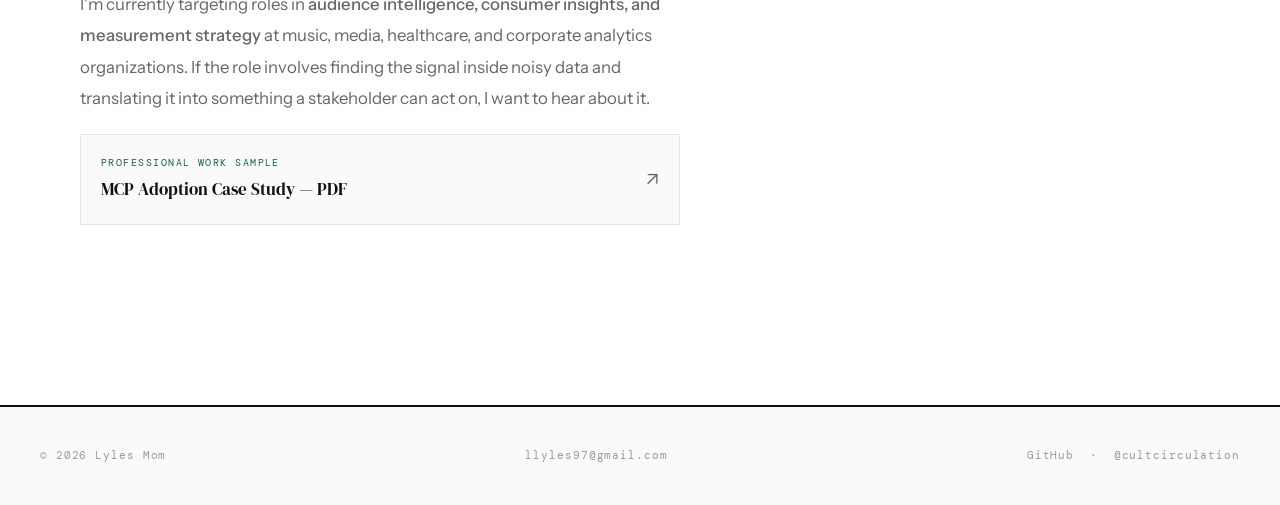
==== commit 691aa37d: "Update about.html" ====
--- a/about.html
+++ b/about.html
@@ -172,10 +172,16 @@
         </p>
 
         <p>
-          Over the past several years, I’ve led <strong>global personalization and analytics initiatives</strong>
-          within a large-scale enterprise environment, supporting 10+ international markets. My work spans
-          audience segmentation, engagement modeling, experimentation frameworks, and omnichannel
-          measurement — translating complex datasets into strategies that teams can execute on.
+          My path into this work started through <strong>Year Up and OpenClassrooms</strong>, where I built the
+          foundation that took me from apprentice to full-time employee inside a global enterprise environment.
+          That journey shaped how I work: practical, adaptive, and deeply focused on turning learning into impact.
+        </p>
+
+        <p>
+          Over the past several years, I’ve grown from that early-career start into leading
+          <strong>global personalization and analytics initiatives</strong> across 10+ international markets.
+          My work spans audience segmentation, engagement modeling, experimentation frameworks, and omnichannel
+          measurement — translating complex datasets into strategies that teams can actually execute on.
         </p>
 
         <p>
@@ -306,4 +312,4 @@
 </footer>
 
 </body>
-</html>+</html>
